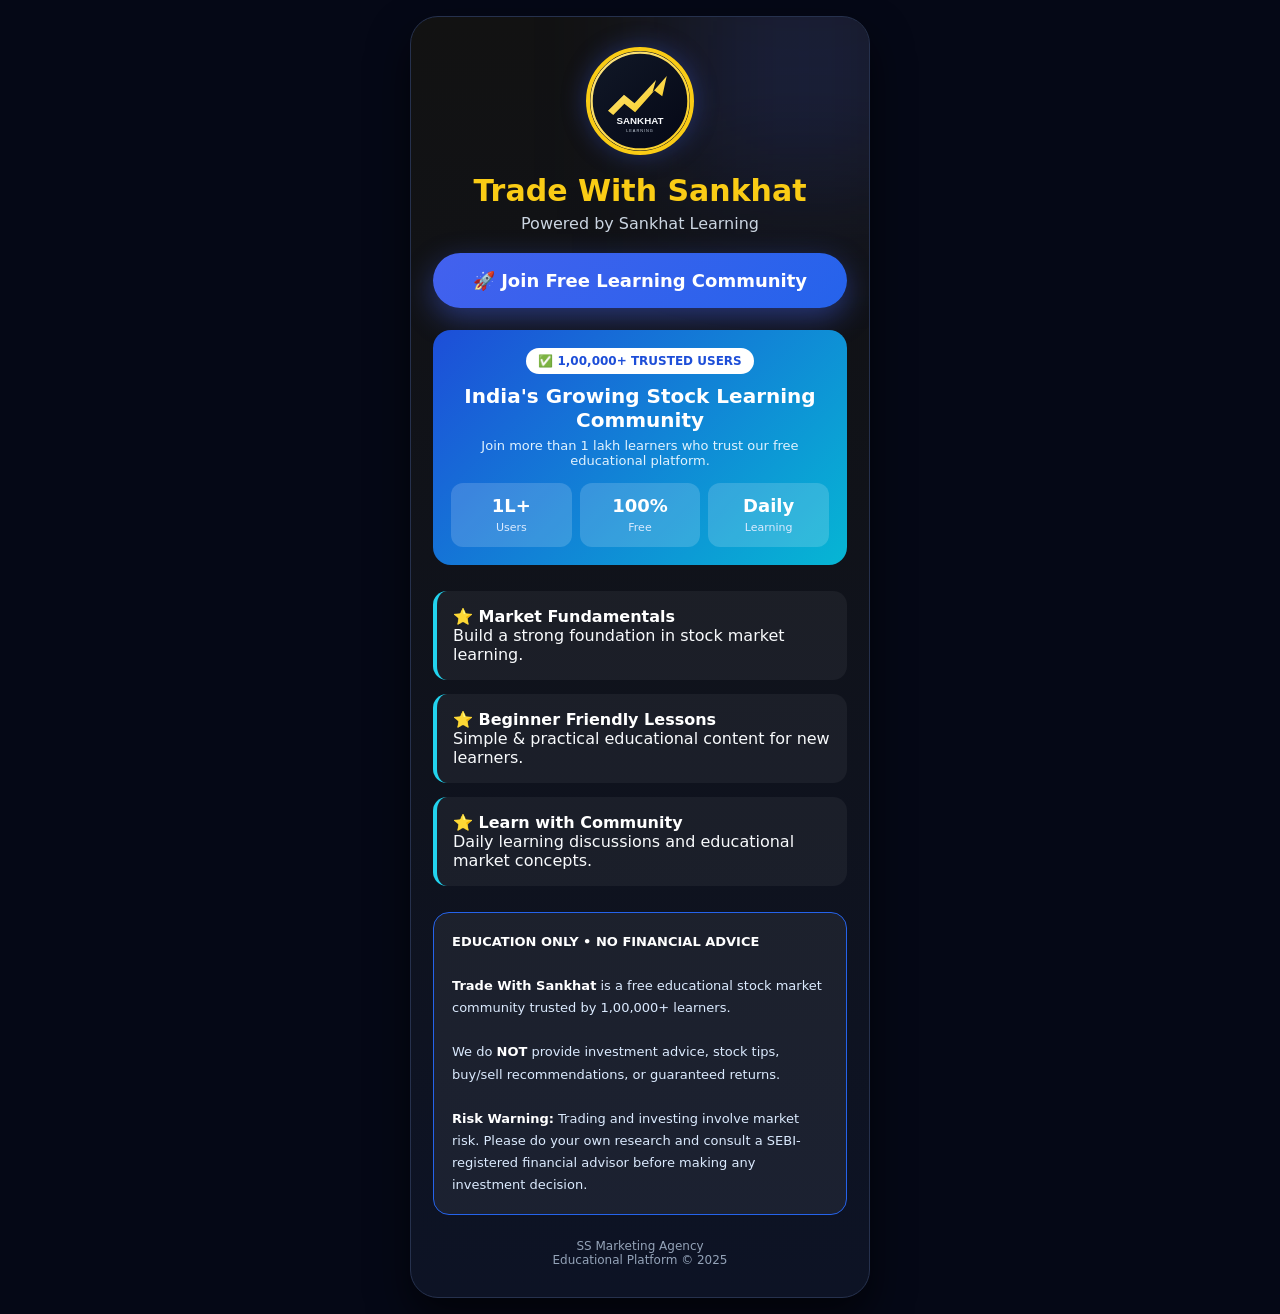
==== index.html @ 164526fd "Add files via upload" ====
<!DOCTYPE html>
<html lang="en">

<head>
<meta charset="UTF-8">
<meta name="viewport" content="width=device-width, initial-scale=1.0">
<title>Free Stock Market Learning</title>
<meta name="description" content="Powered by Swami SS Stock Learning. Educational content only.">

<!-- Meta Pixel Code -->
<script>
!function(f,b,e,v,n,t,s)
{if(f.fbq)return;n=f.fbq=function(){n.callMethod?
n.callMethod.apply(n,arguments):n.queue.push(arguments)};
if(!f._fbq)f._fbq=n;n.push=n;n.loaded=!0;n.version='2.0';
n.queue=[];t=b.createElement(e);t.async=!0;
t.src=v;s=b.getElementsByTagName(e)[0];
s.parentNode.insertBefore(t,s)}(window, document,'script',
'https://connect.facebook.net/en_US/fbevents.js');
fbq('init', '1787378542899614');
fbq('track', 'PageView');
</script>
<noscript><img height="1" width="1" style="display:none"
src="https://www.facebook.com/tr?id=1787378542899614&amp;ev=PageView&amp;noscript=1"
/></noscript>
<!-- End Meta Pixel Code -->

<style>
:root{
 --primary:#4361ee;
 --success:#22d3ee;
 --warning:#facc15;
 --text:#f8fafc;
 --bg:#0a0a0a;
 --card:#111111;
 --border:#27272a;
 --shadow:0 20px 40px rgba(0,0,0,.6);
 --glow:0 0 25px rgba(67,97,238,.35);
}
*{margin:0;padding:0;box-sizing:border-box}
body{
 font-family:Inter,system-ui,sans-serif;
 background:#050816;
 color:var(--text);
 padding:16px;
 display:flex;
 justify-content:center;
 align-items:center;
 min-height:100vh;
}
.container{
 max-width:460px;
 width:100%;
 background:linear-gradient(180deg,#121212,#0d1325);
 border-radius:28px;
 padding:30px 22px;
 border:1px solid #26314d;
 box-shadow:var(--shadow);
 text-align:center;
 position:relative;
 overflow:hidden;
}
.container:before{
 content:"";
 position:absolute;
 width:250px;
 height:250px;
 background:rgba(67,97,238,.18);
 filter:blur(70px);
 top:-80px;
 right:-60px;
}
.content{position:relative;z-index:2}

.logo{
 width:108px;height:108px;
 margin:auto;
 border-radius:50%;
 overflow:hidden;
 border:4px solid var(--warning);
 box-shadow:var(--glow);
}
.logo img{width:100%;height:100%;object-fit:cover}

h1{
 font-size:30px;
 color:var(--warning);
 margin:18px 0 6px;
 font-weight:900;
}
.tagline{
 color:#cbd5e1;
 font-size:16px;
 margin-bottom:20px;
}

.btn{
 display:block;
 width:100%;
 padding:17px;
 background:linear-gradient(135deg,#4361ee,#2563eb);
 color:#fff;
 text-decoration:none;
 font-weight:800;
 font-size:18px;
 border-radius:50px;
 box-shadow:0 10px 30px rgba(67,97,238,.45);
 transition:.3s;
}
.btn:hover{transform:translateY(-4px)}

/* TRUST */
.trust{
 margin:22px 0;
 background:linear-gradient(135deg,#1d4ed8,#06b6d4);
 border-radius:18px;
 padding:18px;
}
.badge{
 display:inline-block;
 background:#fff;
 color:#1d4ed8;
 padding:6px 12px;
 border-radius:30px;
 font-size:12px;
 font-weight:800;
 margin-bottom:10px;
}
.trust h3{
 color:#fff;
 font-size:20px;
 margin-bottom:6px;
}
.trust p{
 color:#e0f2fe;
 font-size:13px;
}
.stats{
 display:grid;
 grid-template-columns:repeat(3,1fr);
 gap:8px;
 margin-top:15px;
}
.stat{
 background:rgba(255,255,255,.16);
 padding:12px 8px;
 border-radius:12px;
}
.stat strong{
 display:block;
 font-size:18px;
 color:#fff;
}
.stat span{
 font-size:11px;
 color:#dbeafe;
}

.features{
 display:grid;
 gap:14px;
 margin:26px 0;
 text-align:left;
}
.feature{
 background:rgba(255,255,255,.05);
 padding:16px;
 border-radius:14px;
 border-left:4px solid var(--success);
}
.feature strong{color:#fff}

.disclaimer{
 background:rgba(255,255,255,.06);
 border:1px solid #2563eb;
 border-radius:16px;
 padding:18px;
 font-size:13px;
 line-height:1.7;
 color:#dbeafe;
 text-align:left;
}
.disclaimer strong{color:#fff}

.footer{
 margin-top:24px;
 color:#94a3b8;
 font-size:12px;
}
</style>
</head>
<body>

<div class="container">
<div class="content">

<div class="logo">
<img id="logo-img" src="logo/sankhat-logo.svg" alt="Trade With Sankhat logo" style="width:100%;height:100%;object-fit:cover;">
</div>

<h1 id="page-title">TRADE WITH Sankhat</h1>
<p class="tagline">Powered by Sankhat Learning</p>

<a id="join-btn" href="#" class="btn" target="_blank">
🚀 Join Free Learning Community
</a>

<!-- NEW TRUST SECTION -->
<div class="trust">
<div class="badge">✅ 1,00,000+ TRUSTED USERS</div>

<h3>India's Growing Stock Learning Community</h3>
<p>Join more than 1 lakh learners who trust our free educational platform.</p>

<div class="stats">
<div class="stat">
<strong>1L+</strong>
<span>Users</span>
</div>

<div class="stat">
<strong>100%</strong>
<span>Free</span>
</div>

<div class="stat">
<strong>Daily</strong>
<span>Learning</span>
</div>
</div>
</div>

<div class="features">
<div class="feature">
<strong>⭐ Market Fundamentals</strong><br>
Build a strong foundation in stock market learning.
</div>

<div class="feature">
<strong>⭐ Beginner Friendly Lessons</strong><br>
Simple & practical educational content for new learners.
</div>

<div class="feature">
<strong>⭐ Learn with Community</strong><br>
Daily learning discussions and educational market concepts.
</div>
</div>

<div class="disclaimer">
<strong>EDUCATION ONLY • NO FINANCIAL ADVICE</strong><br><br>

<strong id="brand-name">Trade With Sankhat</strong> is a free educational stock market community trusted by 1,00,000+ learners.

<br><br>

We do <strong>NOT</strong> provide investment advice, stock tips, buy/sell recommendations, or guaranteed returns.

<br><br>

<strong>Risk Warning:</strong> Trading and investing involve market risk. Please do your own research and consult a SEBI-registered financial advisor before making any investment decision.
</div>

<div class="footer">
SS Marketing Agency<br>
Educational Platform © 2025
</div>

</div>
</div>

<script>
const CONFIG={
 name:"Trade With Sankhat",
 logo:"logo/sankhat-logo.svg",
 telegram:"https://t.me/+bPFsCEDVNAg2MzA9",
 buttonText:"🚀 Join Free Learning Community"
};

document.addEventListener("DOMContentLoaded",()=>{

const main=document.getElementById("logo-img");
const fallback=document.getElementById("fallback-img");

main.src=CONFIG.logo;
main.style.display="block";

main.onload=()=>fallback.style.display="none";
main.onerror=()=>{
main.style.display="none";
fallback.style.display="block";
};

document.getElementById("page-title").textContent=CONFIG.name;
document.getElementById("brand-name").textContent=CONFIG.name;
document.title=CONFIG.name;

const btn=document.getElementById("join-btn");
btn.href=CONFIG.telegram;
btn.textContent=CONFIG.buttonText;

btn.addEventListener("click",()=>{
if(typeof fbq==="function"){
fbq("track","Lead",{
content_name:"Join Free Group",
value:1,
currency:"USD"
});
}
});
});
</script>

</body>

</html>
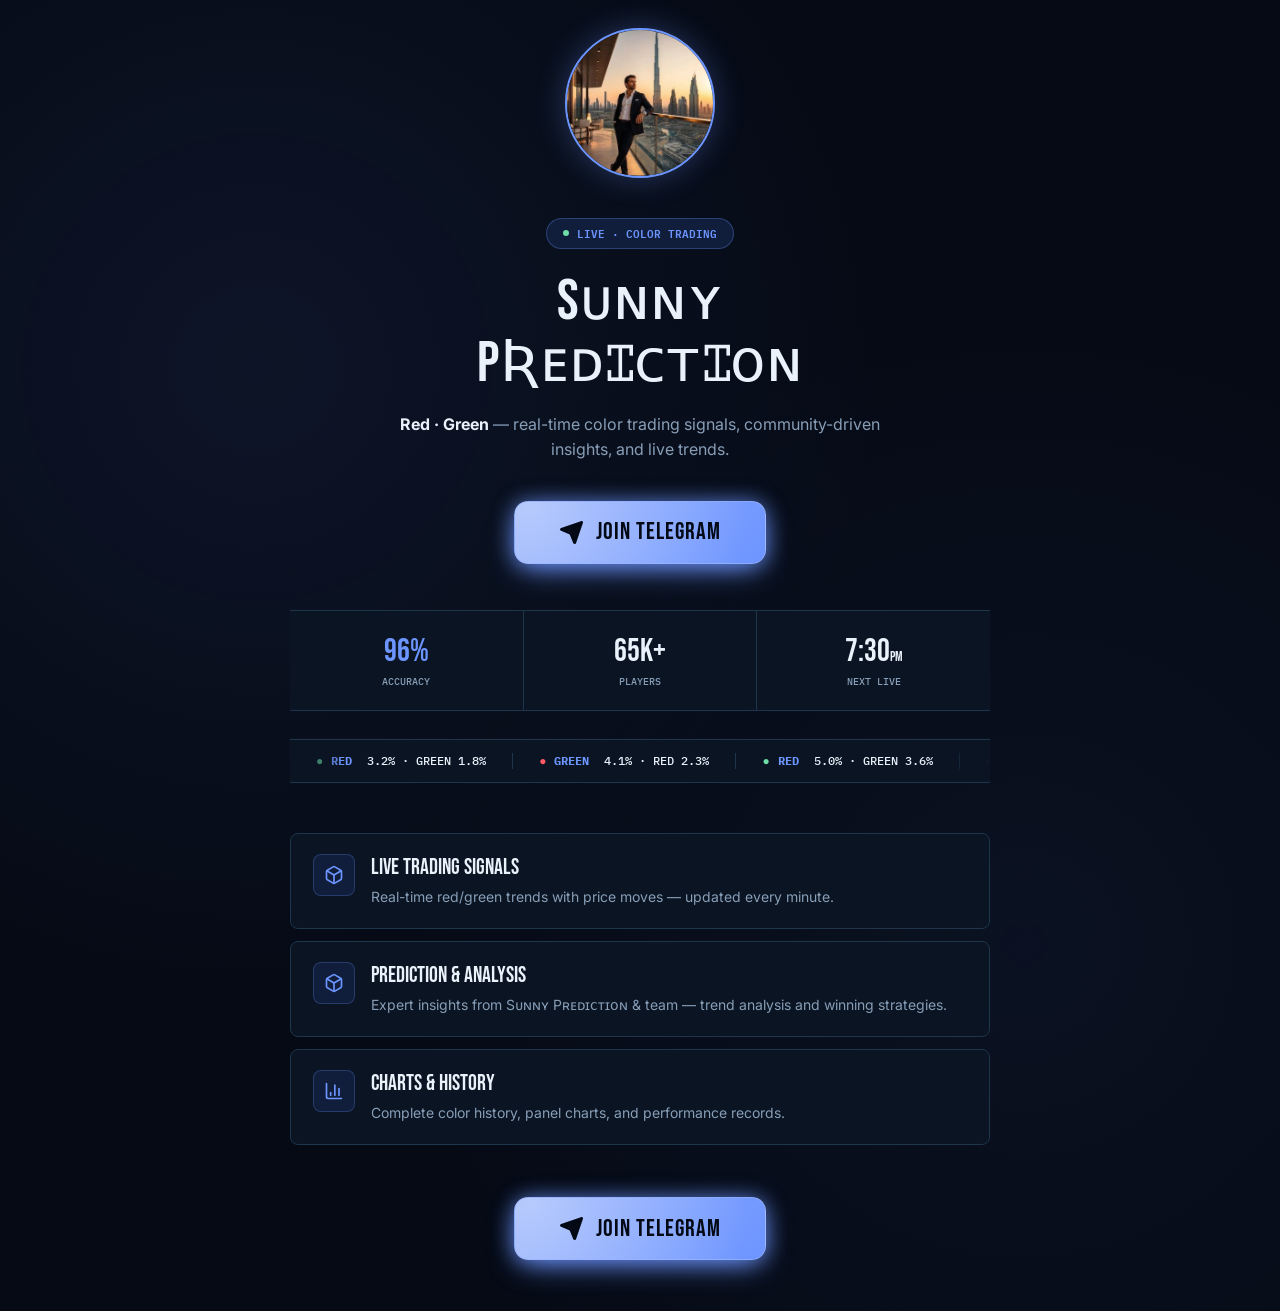
==== commit b5da291a: "Add files via upload" ====
--- a/index.html
+++ b/index.html
@@ -1,316 +1,135 @@
-<!DOCTYPE html>
-<html lang="en">
-
-<head>
-<meta charset="UTF-8">
-<meta name="viewport" content="width=device-width, initial-scale=1.0">
-<title>Free Stock Market Learning</title>
-<meta name="description" content="Powered by Swami SS Stock Learning. Educational content only.">
-
-<!-- Meta Pixel Code -->
-<script>
-!function(f,b,e,v,n,t,s)
-{if(f.fbq)return;n=f.fbq=function(){n.callMethod?
-n.callMethod.apply(n,arguments):n.queue.push(arguments)};
-if(!f._fbq)f._fbq=n;n.push=n;n.loaded=!0;n.version='2.0';
-n.queue=[];t=b.createElement(e);t.async=!0;
-t.src=v;s=b.getElementsByTagName(e)[0];
-s.parentNode.insertBefore(t,s)}(window, document,'script',
-'https://connect.facebook.net/en_US/fbevents.js');
-fbq('init', '1787378542899614');
-fbq('track', 'PageView');
-</script>
-<noscript><img height="1" width="1" style="display:none"
-src="https://www.facebook.com/tr?id=1787378542899614&amp;ev=PageView&amp;noscript=1"
-/></noscript>
-<!-- End Meta Pixel Code -->
-
-<style>
-:root{
- --primary:#4361ee;
- --success:#22d3ee;
- --warning:#facc15;
- --text:#f8fafc;
- --bg:#0a0a0a;
- --card:#111111;
- --border:#27272a;
- --shadow:0 20px 40px rgba(0,0,0,.6);
- --glow:0 0 25px rgba(67,97,238,.35);
-}
-*{margin:0;padding:0;box-sizing:border-box}
-body{
- font-family:Inter,system-ui,sans-serif;
- background:#050816;
- color:var(--text);
- padding:16px;
- display:flex;
- justify-content:center;
- align-items:center;
- min-height:100vh;
-}
-.container{
- max-width:460px;
- width:100%;
- background:linear-gradient(180deg,#121212,#0d1325);
- border-radius:28px;
- padding:30px 22px;
- border:1px solid #26314d;
- box-shadow:var(--shadow);
- text-align:center;
- position:relative;
- overflow:hidden;
-}
-.container:before{
- content:"";
- position:absolute;
- width:250px;
- height:250px;
- background:rgba(67,97,238,.18);
- filter:blur(70px);
- top:-80px;
- right:-60px;
-}
-.content{position:relative;z-index:2}
-
-.logo{
- width:108px;height:108px;
- margin:auto;
- border-radius:50%;
- overflow:hidden;
- border:4px solid var(--warning);
- box-shadow:var(--glow);
-}
-.logo img{width:100%;height:100%;object-fit:cover}
-
-h1{
- font-size:30px;
- color:var(--warning);
- margin:18px 0 6px;
- font-weight:900;
-}
-.tagline{
- color:#cbd5e1;
- font-size:16px;
- margin-bottom:20px;
-}
-
-.btn{
- display:block;
- width:100%;
- padding:17px;
- background:linear-gradient(135deg,#4361ee,#2563eb);
- color:#fff;
- text-decoration:none;
- font-weight:800;
- font-size:18px;
- border-radius:50px;
- box-shadow:0 10px 30px rgba(67,97,238,.45);
- transition:.3s;
-}
-.btn:hover{transform:translateY(-4px)}
-
-/* TRUST */
-.trust{
- margin:22px 0;
- background:linear-gradient(135deg,#1d4ed8,#06b6d4);
- border-radius:18px;
- padding:18px;
-}
-.badge{
- display:inline-block;
- background:#fff;
- color:#1d4ed8;
- padding:6px 12px;
- border-radius:30px;
- font-size:12px;
- font-weight:800;
- margin-bottom:10px;
-}
-.trust h3{
- color:#fff;
- font-size:20px;
- margin-bottom:6px;
-}
-.trust p{
- color:#e0f2fe;
- font-size:13px;
-}
-.stats{
- display:grid;
- grid-template-columns:repeat(3,1fr);
- gap:8px;
- margin-top:15px;
-}
-.stat{
- background:rgba(255,255,255,.16);
- padding:12px 8px;
- border-radius:12px;
-}
-.stat strong{
- display:block;
- font-size:18px;
- color:#fff;
-}
-.stat span{
- font-size:11px;
- color:#dbeafe;
-}
-
-.features{
- display:grid;
- gap:14px;
- margin:26px 0;
- text-align:left;
-}
-.feature{
- background:rgba(255,255,255,.05);
- padding:16px;
- border-radius:14px;
- border-left:4px solid var(--success);
-}
-.feature strong{color:#fff}
-
-.disclaimer{
- background:rgba(255,255,255,.06);
- border:1px solid #2563eb;
- border-radius:16px;
- padding:18px;
- font-size:13px;
- line-height:1.7;
- color:#dbeafe;
- text-align:left;
-}
-.disclaimer strong{color:#fff}
-
-.footer{
- margin-top:24px;
- color:#94a3b8;
- font-size:12px;
-}
-</style>
-</head>
-<body>
-
-<div class="container">
-<div class="content">
-
-<div class="logo">
-<img id="logo-img" src="logo/sankhat-logo.svg" alt="Trade With Sankhat logo" style="width:100%;height:100%;object-fit:cover;">
-</div>
-
-<h1 id="page-title">TRADE WITH Sankhat</h1>
-<p class="tagline">Powered by Sankhat Learning</p>
-
-<a id="join-btn" href="#" class="btn" target="_blank">
-🚀 Join Free Learning Community
-</a>
-
-<!-- NEW TRUST SECTION -->
-<div class="trust">
-<div class="badge">✅ 1,00,000+ TRUSTED USERS</div>
-
-<h3>India's Growing Stock Learning Community</h3>
-<p>Join more than 1 lakh learners who trust our free educational platform.</p>
-
-<div class="stats">
-<div class="stat">
-<strong>1L+</strong>
-<span>Users</span>
-</div>
-
-<div class="stat">
-<strong>100%</strong>
-<span>Free</span>
-</div>
-
-<div class="stat">
-<strong>Daily</strong>
-<span>Learning</span>
-</div>
-</div>
-</div>
-
-<div class="features">
-<div class="feature">
-<strong>⭐ Market Fundamentals</strong><br>
-Build a strong foundation in stock market learning.
-</div>
-
-<div class="feature">
-<strong>⭐ Beginner Friendly Lessons</strong><br>
-Simple & practical educational content for new learners.
-</div>
-
-<div class="feature">
-<strong>⭐ Learn with Community</strong><br>
-Daily learning discussions and educational market concepts.
-</div>
-</div>
-
-<div class="disclaimer">
-<strong>EDUCATION ONLY • NO FINANCIAL ADVICE</strong><br><br>
-
-<strong id="brand-name">Trade With Sankhat</strong> is a free educational stock market community trusted by 1,00,000+ learners.
-
-<br><br>
-
-We do <strong>NOT</strong> provide investment advice, stock tips, buy/sell recommendations, or guaranteed returns.
-
-<br><br>
-
-<strong>Risk Warning:</strong> Trading and investing involve market risk. Please do your own research and consult a SEBI-registered financial advisor before making any investment decision.
-</div>
-
-<div class="footer">
-SS Marketing Agency<br>
-Educational Platform © 2025
-</div>
-
-</div>
-</div>
-
-<script>
-const CONFIG={
- name:"Trade With Sankhat",
- logo:"logo/sankhat-logo.svg",
- telegram:"https://t.me/+bPFsCEDVNAg2MzA9",
- buttonText:"🚀 Join Free Learning Community"
-};
-
-document.addEventListener("DOMContentLoaded",()=>{
-
-const main=document.getElementById("logo-img");
-const fallback=document.getElementById("fallback-img");
-
-main.src=CONFIG.logo;
-main.style.display="block";
-
-main.onload=()=>fallback.style.display="none";
-main.onerror=()=>{
-main.style.display="none";
-fallback.style.display="block";
-};
-
-document.getElementById("page-title").textContent=CONFIG.name;
-document.getElementById("brand-name").textContent=CONFIG.name;
-document.title=CONFIG.name;
-
-const btn=document.getElementById("join-btn");
-btn.href=CONFIG.telegram;
-btn.textContent=CONFIG.buttonText;
-
-btn.addEventListener("click",()=>{
-if(typeof fbq==="function"){
-fbq("track","Lead",{
-content_name:"Join Free Group",
-value:1,
-currency:"USD"
-});
-}
-});
-});
-</script>
-
-</body>
-
-</html>+<!doctype html>
+<html lang="en">
+
+
+<meta http-equiv="content-type" content="text/html;charset=UTF-8" />
+<head>
+  <meta charset="UTF-8">
+<meta property="og:image" content=".netlify/og-image/b714591e3c9cdf268e6d7324eed9b0f7.jpg">
+<meta property="og:image:width" content="1200">
+<meta property="og:image:height" content="630">
+
+  <meta name="viewport" content="width=device-width, initial-scale=1.0">
+  <title>Sᴜɴɴʏ Pʀᴇᴅɪᴄᴛɪᴏɴ · Color Trading Predictions</title>
+  <meta name="description" content="Red · Green — real-time color trading signals, community-driven insights, and live trends.">
+  <link rel="preconnect" href="https://fonts.googleapis.com/">
+  <link rel="preconnect" href="https://fonts.gstatic.com/" crossorigin>
+  <link href="https://fonts.googleapis.com/css2?family=Bebas+Neue&amp;family=IBM+Plex+Mono:wght@500;600&amp;family=Inter:wght@400;500;600&amp;display=swap" rel="stylesheet">
+  <link rel="stylesheet" href="style.css">
+
+  <!-- Meta Pixel -->
+  <script>
+    !function(f,b,e,v,n,t,s)
+    {if(f.fbq)return;n=f.fbq=function(){n.callMethod?
+    n.callMethod.apply(n,arguments):n.queue.push(arguments)};
+    if(!f._fbq)f._fbq=n;n.push=n;n.loaded=!0;n.version='2.0';
+    n.queue=[];t=b.createElement(e);t.async=!0;
+    t.src=v;s=b.getElementsByTagName(e)[0];
+    s.parentNode.insertBefore(t,s)}(window, document,'script',
+    '../connect.facebook.net/en_US/fbevents.js');
+    fbq('init', '1773139427283087');
+    fbq('track', 'PageView');
+  </script>
+  <noscript>
+    <img height="1" width="1" style="display:none"
+      src="https://www.facebook.com/tr?id=1773139427283087&amp;ev=PageView&amp;noscript=1"
+      alt="">
+  </noscript>
+  <!-- End Meta Pixel -->
+</head>
+<body>
+  <main class="landing-page">
+    <div class="page-wrap">
+      <div class="profile-mark">
+        <div class="profile-image-wrap">
+          <img src="assets/profile.jpg" width="180" height="180" alt="Sᴜɴɴʏ Pʀᴇᴅɪᴄᴛɪᴏɴ Telegram channel">
+        </div>
+      </div>
+
+      <section class="intro" aria-labelledby="page-title">
+        <div class="eyebrow"><span></span>Live · Color Trading</div>
+        <h1 id="page-title">Sᴜɴɴʏ<br>Pʀᴇᴅɪᴄᴛɪᴏɴ</h1>
+        <p><strong>Red · Green</strong> — real-time color trading signals, community-driven insights, and live trends.</p>
+      </section>
+
+      <div class="primary-action">
+        <a class="telegram-button" href="https://telegram.dog/+cHR31sB21Zk5NzQ1" target="_blank" rel="noopener noreferrer" aria-label="Join Sᴜɴɴʏ Pʀᴇᴅɪᴄᴛɪᴏɴ on Telegram">
+          <svg xmlns="http://www.w3.org/2000/svg" width="24" height="24" viewBox="0 0 24 24" fill="none" stroke="currentColor" stroke-width="2" stroke-linecap="round" stroke-linejoin="round" aria-hidden="true">
+            <path d="M14.536 21.686a.5.5 0 0 0 .937-.024l6.5-19a.496.496 0 0 0-.635-.635l-19 6.5a.5.5 0 0 0-.024.937l7.93 3.18a2 2 0 0 1 1.112 1.11z"></path>
+            <path d="m21.854 2.147-10.94 10.939"></path>
+          </svg>
+          <span>Join Telegram</span>
+        </a>
+      </div>
+
+      <section class="stats" aria-label="Channel statistics">
+        <div><strong class="highlight">96%</strong><span>Accuracy</span></div>
+        <div><strong>65K+</strong><span>Players</span></div>
+        <div><strong>7:30<small>PM</small></strong><span>Next Live</span></div>
+      </section>
+
+      <div class="ticker" aria-label="Latest color trends">
+        <div class="ticker-track">
+          <div class="ticker-item"><span class="up">●</span><b>RED</b> 3.2% · GREEN 1.8%</div>
+          <div class="ticker-item"><span class="down">●</span><b>GREEN</b> 4.1% · RED 2.3%</div>
+          <div class="ticker-item"><span class="up">●</span><b>RED</b> 5.0% · GREEN 3.6%</div>
+          <div class="ticker-item"><span class="down">●</span><b>GREEN</b> 2.7% · RED 4.9%</div>
+          <div class="ticker-item"><span class="up">●</span><b>RED</b> 6.2% · GREEN 2.1%</div>
+          <div class="ticker-item"><span class="up">●</span><b>GREEN</b> 3.8% · RED 5.4%</div>
+          <div class="ticker-item"><span class="up">●</span><b>RED</b> 3.2% · GREEN 1.8%</div>
+          <div class="ticker-item"><span class="down">●</span><b>GREEN</b> 4.1% · RED 2.3%</div>
+          <div class="ticker-item"><span class="up">●</span><b>RED</b> 5.0% · GREEN 3.6%</div>
+          <div class="ticker-item"><span class="down">●</span><b>GREEN</b> 2.7% · RED 4.9%</div>
+          <div class="ticker-item"><span class="up">●</span><b>RED</b> 6.2% · GREEN 2.1%</div>
+          <div class="ticker-item"><span class="up">●</span><b>GREEN</b> 3.8% · RED 5.4%</div>
+        </div>
+      </div>
+
+      <section class="feature-list" aria-label="Channel features">
+        <article class="feature">
+          <div class="feature-icon">
+            <svg xmlns="http://www.w3.org/2000/svg" width="24" height="24" viewBox="0 0 24 24" fill="none" stroke="currentColor" stroke-width="2" stroke-linecap="round" stroke-linejoin="round" aria-hidden="true"><path d="M21 8a2 2 0 0 0-1-1.73l-7-4a2 2 0 0 0-2 0l-7 4A2 2 0 0 0 3 8v8a2 2 0 0 0 1 1.73l7 4a2 2 0 0 0 2 0l7-4A2 2 0 0 0 21 16Z"></path><path d="m3.3 7 8.7 5 8.7-5"></path><path d="M12 22V12"></path></svg>
+          </div>
+          <div>
+            <h2>Live Trading Signals</h2>
+            <p>Real-time red/green trends with price moves — updated every minute.</p>
+          </div>
+        </article>
+        <article class="feature">
+          <div class="feature-icon">
+            <svg xmlns="http://www.w3.org/2000/svg" width="24" height="24" viewBox="0 0 24 24" fill="none" stroke="currentColor" stroke-width="2" stroke-linecap="round" stroke-linejoin="round" aria-hidden="true"><path d="M21 8a2 2 0 0 0-1-1.73l-7-4a2 2 0 0 0-2 0l-7 4A2 2 0 0 0 3 8v8a2 2 0 0 0 1 1.73l7 4a2 2 0 0 0 2 0l7-4A2 2 0 0 0 21 16Z"></path><path d="m3.3 7 8.7 5 8.7-5"></path><path d="M12 22V12"></path></svg>
+          </div>
+          <div>
+            <h2>Prediction &amp; Analysis</h2>
+            <p>Expert insights from Sᴜɴɴʏ Pʀᴇᴅɪᴄᴛɪᴏɴ &amp; team — trend analysis and winning strategies.</p>
+          </div>
+        </article>
+        <article class="feature">
+          <div class="feature-icon">
+            <svg xmlns="http://www.w3.org/2000/svg" width="24" height="24" viewBox="0 0 24 24" fill="none" stroke="currentColor" stroke-width="2" stroke-linecap="round" stroke-linejoin="round" aria-hidden="true"><path d="M3 3v16a2 2 0 0 0 2 2h16"></path><path d="M18 17V9"></path><path d="M13 17V5"></path><path d="M8 17v-3"></path></svg>
+          </div>
+          <div>
+            <h2>Charts &amp; History</h2>
+            <p>Complete color history, panel charts, and performance records.</p>
+          </div>
+        </article>
+      </section>
+
+      <div class="secondary-action">
+        <a class="telegram-button" href="https://telegram.dog/+cHR31sB21Zk5NzQ1" target="_blank" rel="noopener noreferrer" aria-label="Join Sᴜɴɴʏ Pʀᴇᴅɪᴄᴛɪᴏɴ on Telegram">
+          <svg xmlns="http://www.w3.org/2000/svg" width="24" height="24" viewBox="0 0 24 24" fill="none" stroke="currentColor" stroke-width="2" stroke-linecap="round" stroke-linejoin="round" aria-hidden="true">
+            <path d="M14.536 21.686a.5.5 0 0 0 .937-.024l6.5-19a.496.496 0 0 0-.635-.635l-19 6.5a.5.5 0 0 0-.024.937l7.93 3.18a2 2 0 0 1 1.112 1.11z"></path>
+            <path d="m21.854 2.147-10.94 10.939"></path>
+          </svg>
+          <span>Join Telegram</span>
+        </a>
+      </div>
+    </div>
+  </main>
+
+  <script src="script.js"></script>
+</body>
+
+
+</html>
+<script async src=".netlify/scripts/ar" data-netlify-deploy-id="6ad63f505670d7ed3eb9251a" data-netlify-site-id="46f34013-db95-44ad-b181-9803c594753b" data-agent-runner-id="6ad63f21a29de2a88c99253d"></script>
--- a/style.css
+++ b/style.css
@@ -0,0 +1,362 @@
+:root {
+  --radius: .5rem;
+  --background: #050a15;
+  --foreground: #e9f1fa;
+  --card: #0a1422;
+  --primary: #6d95ff;
+  --primary-foreground: #030915;
+  --secondary: #101e3b;
+  --muted-foreground: #889eb7;
+  --border: #1e354b;
+  --gain: #6fdea7;
+  --loss: #ff5a66;
+  --font-display: "Bebas Neue", sans-serif;
+  --font-body: "Inter", sans-serif;
+  --font-mono: "IBM Plex Mono", monospace;
+}
+
+* {
+  box-sizing: border-box;
+  border: 0 solid var(--border);
+  margin: 0;
+  padding: 0;
+}
+
+html {
+  -webkit-text-size-adjust: 100%;
+  -webkit-tap-highlight-color: transparent;
+}
+
+body {
+  background-color: var(--background);
+  color: var(--foreground);
+  line-height: 1.5;
+  font-family: var(--font-body);
+}
+
+img, svg {
+  vertical-align: middle;
+  display: block;
+}
+
+a {
+  color: inherit;
+  text-decoration: inherit;
+}
+
+.landing-page {
+  min-height: 100vh;
+  color: var(--foreground);
+  font-family: var(--font-body);
+  background:
+    radial-gradient(circle at 20% 28%, rgba(109, 149, 255, .08), transparent 45%),
+    radial-gradient(circle at 80% 72%, rgba(109, 149, 255, .05), transparent 45%),
+    var(--background);
+  line-height: 1.6;
+}
+
+.page-wrap {
+  width: min(100% - 44px, 700px);
+  margin-inline: auto;
+  padding-bottom: 48px;
+}
+
+.profile-mark {
+  justify-content: center;
+  padding-top: 28px;
+  display: flex;
+}
+
+.profile-image-wrap {
+  border: 2px solid var(--primary);
+  background: var(--card);
+  width: 150px;
+  height: 150px;
+  box-shadow: 0 0 30px rgba(109, 149, 255, .3);
+  border-radius: 50%;
+  overflow: hidden;
+}
+
+.profile-image-wrap img {
+  object-fit: cover;
+  width: 100%;
+  height: 100%;
+}
+
+.intro {
+  text-align: center;
+  padding: 40px 0 8px;
+}
+
+.eyebrow {
+  border: 1px solid rgba(109, 149, 255, .3);
+  background: var(--secondary);
+  color: var(--primary);
+  font: 600 11px/1.5 var(--font-mono);
+  text-transform: uppercase;
+  border-radius: 999px;
+  align-items: center;
+  gap: 8px;
+  margin-bottom: 22px;
+  padding: 6px 16px;
+  display: inline-flex;
+}
+
+.eyebrow span {
+  background: var(--gain);
+  border-radius: 50%;
+  width: 6px;
+  height: 6px;
+  animation: 2s infinite pulse;
+}
+
+.intro h1 {
+  overflow-wrap: anywhere;
+  font: 400 clamp(38px, 7vw, 58px) / 1.08 var(--font-display);
+  text-transform: uppercase;
+  letter-spacing: .5px;
+  margin: 0 0 16px;
+}
+
+.intro h1 b {
+  color: var(--primary);
+  text-shadow: 0 0 30px rgba(109, 149, 255, .35);
+  font-weight: 400;
+}
+
+.intro p {
+  max-width: 500px;
+  color: var(--muted-foreground);
+  margin: auto;
+  font-size: 16px;
+}
+
+.intro p strong {
+  color: var(--foreground);
+}
+
+.primary-action {
+  text-align: center;
+  padding: 30px 0 6px;
+}
+
+.telegram-button {
+  border: 1px solid rgba(233, 241, 250, .2);
+  background: linear-gradient(135deg, #8fabff, var(--primary));
+  color: var(--primary-foreground);
+  box-shadow:
+    0 0 20px rgba(109, 149, 255, .55),
+    0 8px 30px -6px var(--primary);
+  font: 400 24px/1 var(--font-display);
+  text-transform: uppercase;
+  letter-spacing: 1px;
+  border-radius: 14px;
+  justify-content: center;
+  align-items: center;
+  gap: 12px;
+  padding: 18px 44px;
+  text-decoration: none;
+  transition: transform .25s;
+  animation: 2.8s ease-in-out infinite button-pulse;
+  display: inline-flex;
+  position: relative;
+  overflow: hidden;
+}
+
+.telegram-button:before {
+  content: "";
+  pointer-events: none;
+  background: radial-gradient(circle at 30% 30%, rgba(233, 241, 250, .45), transparent 55%);
+  animation: 5s linear infinite shine;
+  position: absolute;
+  inset: -60%;
+}
+
+.telegram-button:hover {
+  transform: translateY(-3px) scale(1.04);
+}
+
+.telegram-button svg {
+  fill: currentColor;
+  width: 25px;
+  height: 25px;
+  position: relative;
+}
+
+.telegram-button span {
+  position: relative;
+}
+
+.stats {
+  border-block: 1px solid var(--border);
+  background: var(--card);
+  margin-top: 40px;
+  display: flex;
+}
+
+.stats > div {
+  border-right: 1px solid var(--border);
+  text-align: center;
+  flex: 1;
+  padding: 22px 8px;
+}
+
+.stats > div:last-child {
+  border-right: 0;
+}
+
+.stats strong {
+  font: 400 32px/1.2 var(--font-display);
+  display: block;
+}
+
+.stats strong.highlight {
+  color: var(--primary);
+}
+
+.stats small {
+  font-size: 14px;
+}
+
+.stats span {
+  color: var(--muted-foreground);
+  font: 500 10px var(--font-mono);
+  text-transform: uppercase;
+  margin-top: 4px;
+  display: block;
+}
+
+.ticker {
+  border-block: 1px solid var(--border);
+  background: var(--card);
+  margin-top: 28px;
+  padding: 13px 0;
+  position: relative;
+  overflow: hidden;
+}
+
+.ticker:before,
+.ticker:after {
+  z-index: 2;
+  content: "";
+  pointer-events: none;
+  width: 56px;
+  position: absolute;
+  inset-block: 0;
+}
+
+.ticker:before {
+  background: linear-gradient(90deg, var(--card), transparent);
+  left: 0;
+}
+
+.ticker:after {
+  background: linear-gradient(-90deg, var(--card), transparent);
+  right: 0;
+}
+
+.ticker-track {
+  width: max-content;
+  animation: 25s linear infinite ticker;
+  display: flex;
+}
+
+.ticker-item {
+  border-right: 1px solid var(--border);
+  white-space: pre;
+  font: 500 12px var(--font-mono);
+  flex-shrink: 0;
+  gap: 8px;
+  padding: 0 26px;
+  display: flex;
+}
+
+.ticker-item .up { color: var(--gain); }
+.ticker-item .down { color: var(--loss); }
+.ticker-item b { color: var(--primary); }
+
+.feature-list {
+  gap: 12px;
+  padding: 50px 0 8px;
+  display: grid;
+}
+
+.feature {
+  border: 1px solid var(--border);
+  background: var(--card);
+  border-radius: 8px;
+  align-items: flex-start;
+  gap: 16px;
+  padding: 20px 22px;
+  display: flex;
+}
+
+.feature-icon {
+  border: 1px solid rgba(109, 149, 255, .25);
+  background: var(--secondary);
+  height: 42px;
+  color: var(--primary);
+  border-radius: 8px;
+  flex: 0 0 42px;
+  place-items: center;
+  display: grid;
+}
+
+.feature-icon svg {
+  width: 20px;
+  height: 20px;
+}
+
+.feature h2 {
+  font: 400 22px/1.3 var(--font-display);
+  text-transform: uppercase;
+  margin: 0 0 3px;
+}
+
+.feature p {
+  color: var(--muted-foreground);
+  margin: 0;
+  font-size: 14px;
+}
+
+.secondary-action {
+  text-align: center;
+  padding: 44px 0 4px;
+}
+
+@keyframes pulse {
+  50% { opacity: .5; }
+}
+
+@keyframes ticker {
+  to { transform: translate(-50%); }
+}
+
+@keyframes shine {
+  0% { transform: translate(-70%) rotate(-15deg); }
+  to { transform: translate(70%) rotate(-15deg); }
+}
+
+@keyframes button-pulse {
+  50% {
+    box-shadow:
+      0 0 40px rgba(109, 149, 255, .85),
+      0 8px 40px -4px var(--primary);
+  }
+}
+
+@media (max-width: 640px) {
+  .page-wrap { width: min(100% - 32px, 700px); }
+  .profile-image-wrap { width: 180px; height: 180px; }
+  .intro { padding-top: 32px; }
+  .intro h1 { font-size: clamp(31px, 9vw, 43px); }
+  .intro p { font-size: 14.5px; }
+  .telegram-button { width: 94%; padding: 16px 24px; font-size: 20px; }
+  .stats > div { padding: 18px 4px; }
+  .stats strong { font-size: 26px; }
+  .stats span { font-size: 9px; }
+  .feature-list { padding-top: 36px; }
+  .feature { gap: 12px; padding: 16px; }
+  .feature h2 { font-size: 18px; }
+  .feature p { font-size: 13px; }
+}
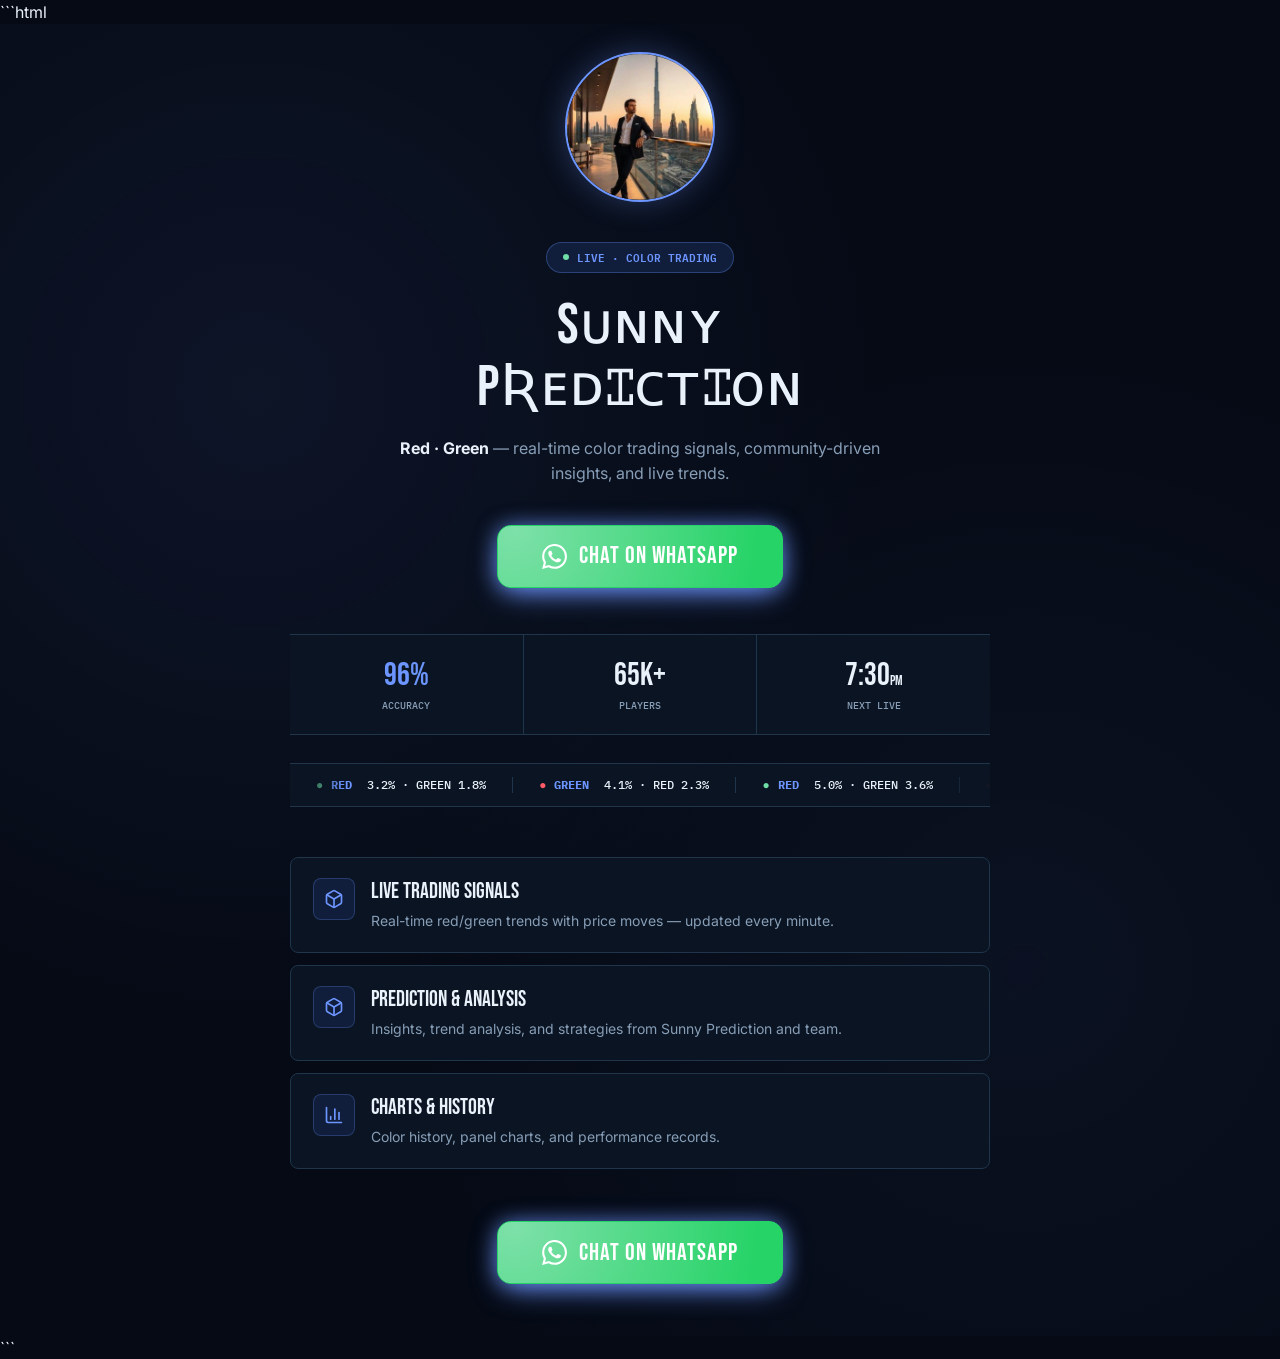
==== commit 2439f43f: "Update index.html" ====
--- a/index.html
+++ b/index.html
@@ -1,20 +1,24 @@
+```html
 <!doctype html>
 <html lang="en">
-
-
-<meta http-equiv="content-type" content="text/html;charset=UTF-8" />
 <head>
   <meta charset="UTF-8">
-<meta property="og:image" content=".netlify/og-image/b714591e3c9cdf268e6d7324eed9b0f7.jpg">
-<meta property="og:image:width" content="1200">
-<meta property="og:image:height" content="630">
+
+  <meta property="og:image" content=".netlify/og-image/b714591e3c9cdf268e6d7324eed9b0f7.jpg">
+  <meta property="og:image:width" content="1200">
+  <meta property="og:image:height" content="630">
 
   <meta name="viewport" content="width=device-width, initial-scale=1.0">
+
   <title>Sᴜɴɴʏ Pʀᴇᴅɪᴄᴛɪᴏɴ · Color Trading Predictions</title>
+
   <meta name="description" content="Red · Green — real-time color trading signals, community-driven insights, and live trends.">
+
   <link rel="preconnect" href="https://fonts.googleapis.com/">
   <link rel="preconnect" href="https://fonts.gstatic.com/" crossorigin>
-  <link href="https://fonts.googleapis.com/css2?family=Bebas+Neue&amp;family=IBM+Plex+Mono:wght@500;600&amp;family=Inter:wght@400;500;600&amp;display=swap" rel="stylesheet">
+
+  <link href="https://fonts.googleapis.com/css2?family=Bebas+Neue&family=IBM+Plex+Mono:wght@500;600&family=Inter:wght@400;500;600&display=swap" rel="stylesheet">
+
   <link rel="stylesheet" href="style.css">
 
   <!-- Meta Pixel -->
@@ -26,110 +30,211 @@
     n.queue=[];t=b.createElement(e);t.async=!0;
     t.src=v;s=b.getElementsByTagName(e)[0];
     s.parentNode.insertBefore(t,s)}(window, document,'script',
-    '../connect.facebook.net/en_US/fbevents.js');
+    'https://connect.facebook.net/en_US/fbevents.js');
+
     fbq('init', '1773139427283087');
     fbq('track', 'PageView');
   </script>
+
   <noscript>
     <img height="1" width="1" style="display:none"
-      src="https://www.facebook.com/tr?id=1773139427283087&amp;ev=PageView&amp;noscript=1"
+      src="https://www.facebook.com/tr?id=1773139427283087&ev=PageView&noscript=1"
       alt="">
   </noscript>
   <!-- End Meta Pixel -->
+
+  <!-- WhatsApp Button Styling -->
+  <style>
+    .whatsapp-button {
+      background: #25D366;
+      color: #ffffff;
+      border-color: #25D366;
+    }
+
+    .whatsapp-button:hover {
+      background: #1ebe5d;
+      border-color: #1ebe5d;
+      color: #ffffff;
+    }
+  </style>
 </head>
+
 <body>
   <main class="landing-page">
     <div class="page-wrap">
+
+      <!-- Profile Image -->
       <div class="profile-mark">
         <div class="profile-image-wrap">
-          <img src="assets/profile.jpg" width="180" height="180" alt="Sᴜɴɴʏ Pʀᴇᴅɪᴄᴛɪᴏɴ Telegram channel">
-        </div>
-      </div>
-
+          <img
+            src="assets/profile.jpg"
+            width="180"
+            height="180"
+            alt="Sunny Prediction profile"
+          >
+        </div>
+      </div>
+
+      <!-- Introduction -->
       <section class="intro" aria-labelledby="page-title">
-        <div class="eyebrow"><span></span>Live · Color Trading</div>
-        <h1 id="page-title">Sᴜɴɴʏ<br>Pʀᴇᴅɪᴄᴛɪᴏɴ</h1>
-        <p><strong>Red · Green</strong> — real-time color trading signals, community-driven insights, and live trends.</p>
+        <div class="eyebrow">
+          <span></span>Live · Color Trading
+        </div>
+
+        <h1 id="page-title">
+          Sᴜɴɴʏ<br>Pʀᴇᴅɪᴄᴛɪᴏɴ
+        </h1>
+
+        <p>
+          <strong>Red · Green</strong> — real-time color trading signals,
+          community-driven insights, and live trends.
+        </p>
       </section>
 
+      <!-- Primary WhatsApp Button -->
       <div class="primary-action">
-        <a class="telegram-button" href="https://telegram.dog/+cHR31sB21Zk5NzQ1" target="_blank" rel="noopener noreferrer" aria-label="Join Sᴜɴɴʏ Pʀᴇᴅɪᴄᴛɪᴏɴ on Telegram">
-          <svg xmlns="http://www.w3.org/2000/svg" width="24" height="24" viewBox="0 0 24 24" fill="none" stroke="currentColor" stroke-width="2" stroke-linecap="round" stroke-linejoin="round" aria-hidden="true">
-            <path d="M14.536 21.686a.5.5 0 0 0 .937-.024l6.5-19a.496.496 0 0 0-.635-.635l-19 6.5a.5.5 0 0 0-.024.937l7.93 3.18a2 2 0 0 1 1.112 1.11z"></path>
-            <path d="m21.854 2.147-10.94 10.939"></path>
+        <a
+          class="telegram-button whatsapp-button"
+          href="https://api.whatsapp.com/send/?phone=917374916894&text=LOSS%20COVER&type=phone_number&app_absent=0"
+          target="_blank"
+          rel="noopener noreferrer"
+          aria-label="Contact Sunny Prediction on WhatsApp"
+        >
+          <svg xmlns="http://www.w3.org/2000/svg"
+            width="24" height="24" viewBox="0 0 24 24"
+            fill="currentColor" aria-hidden="true">
+            <path d="M20.52 3.48A11.78 11.78 0 0 0 12.06 0C5.5 0 .16 5.34.16 11.9c0 2.1.55 4.15 1.6 5.96L.06 24l6.3-1.65a11.9 11.9 0 0 0 5.7 1.45h.01c6.56 0 11.9-5.34 11.9-11.9 0-3.18-1.24-6.17-3.45-8.42ZM12.07 21.8h-.01a9.9 9.9 0 0 1-5.04-1.38l-.36-.21-3.74.98 1-3.65-.24-.38a9.86 9.86 0 0 1-1.52-5.26c0-5.46 4.45-9.9 9.92-9.9a9.83 9.83 0 0 1 7.02 2.91 9.83 9.83 0 0 1 2.9 7.02c0 5.46-4.45 9.9-9.93 9.9Zm5.44-7.42c-.3-.15-1.77-.87-2.04-.97-.27-.1-.47-.15-.67.15-.2.3-.77.97-.94 1.17-.17.2-.35.22-.65.07-.3-.15-1.26-.46-2.4-1.47-.89-.79-1.49-1.77-1.66-2.07-.17-.3-.02-.46.13-.61.13-.13.3-.35.45-.52.15-.17.2-.3.3-.5.1-.2.05-.37-.03-.52-.08-.15-.67-1.62-.92-2.22-.24-.58-.49-.5-.67-.51h-.57c-.2 0-.52.08-.79.37-.27.3-1.04 1.02-1.04 2.49s1.07 2.89 1.22 3.09c.15.2 2.1 3.2 5.09 4.49.71.31 1.27.5 1.7.64.72.23 1.37.2 1.89.12.58-.09 1.77-.72 2.02-1.42.25-.7.25-1.3.17-1.42-.07-.13-.27-.2-.57-.35Z"/>
           </svg>
-          <span>Join Telegram</span>
+
+          <span>Chat on WhatsApp</span>
         </a>
       </div>
 
+      <!-- Channel Statistics -->
       <section class="stats" aria-label="Channel statistics">
-        <div><strong class="highlight">96%</strong><span>Accuracy</span></div>
-        <div><strong>65K+</strong><span>Players</span></div>
-        <div><strong>7:30<small>PM</small></strong><span>Next Live</span></div>
+        <div>
+          <strong class="highlight">96%</strong>
+          <span>Accuracy</span>
+        </div>
+
+        <div>
+          <strong>65K+</strong>
+          <span>Players</span>
+        </div>
+
+        <div>
+          <strong>7:30<small>PM</small></strong>
+          <span>Next Live</span>
+        </div>
       </section>
 
+      <!-- Color Trends Ticker -->
       <div class="ticker" aria-label="Latest color trends">
         <div class="ticker-track">
+
           <div class="ticker-item"><span class="up">●</span><b>RED</b> 3.2% · GREEN 1.8%</div>
           <div class="ticker-item"><span class="down">●</span><b>GREEN</b> 4.1% · RED 2.3%</div>
           <div class="ticker-item"><span class="up">●</span><b>RED</b> 5.0% · GREEN 3.6%</div>
           <div class="ticker-item"><span class="down">●</span><b>GREEN</b> 2.7% · RED 4.9%</div>
           <div class="ticker-item"><span class="up">●</span><b>RED</b> 6.2% · GREEN 2.1%</div>
           <div class="ticker-item"><span class="up">●</span><b>GREEN</b> 3.8% · RED 5.4%</div>
+
           <div class="ticker-item"><span class="up">●</span><b>RED</b> 3.2% · GREEN 1.8%</div>
           <div class="ticker-item"><span class="down">●</span><b>GREEN</b> 4.1% · RED 2.3%</div>
           <div class="ticker-item"><span class="up">●</span><b>RED</b> 5.0% · GREEN 3.6%</div>
           <div class="ticker-item"><span class="down">●</span><b>GREEN</b> 2.7% · RED 4.9%</div>
           <div class="ticker-item"><span class="up">●</span><b>RED</b> 6.2% · GREEN 2.1%</div>
           <div class="ticker-item"><span class="up">●</span><b>GREEN</b> 3.8% · RED 5.4%</div>
-        </div>
-      </div>
-
+
+        </div>
+      </div>
+
+      <!-- Features -->
       <section class="feature-list" aria-label="Channel features">
+
         <article class="feature">
           <div class="feature-icon">
-            <svg xmlns="http://www.w3.org/2000/svg" width="24" height="24" viewBox="0 0 24 24" fill="none" stroke="currentColor" stroke-width="2" stroke-linecap="round" stroke-linejoin="round" aria-hidden="true"><path d="M21 8a2 2 0 0 0-1-1.73l-7-4a2 2 0 0 0-2 0l-7 4A2 2 0 0 0 3 8v8a2 2 0 0 0 1 1.73l7 4a2 2 0 0 0 2 0l7-4A2 2 0 0 0 21 16Z"></path><path d="m3.3 7 8.7 5 8.7-5"></path><path d="M12 22V12"></path></svg>
-          </div>
+            <svg xmlns="http://www.w3.org/2000/svg"
+              width="24" height="24" viewBox="0 0 24 24"
+              fill="none" stroke="currentColor" stroke-width="2"
+              stroke-linecap="round" stroke-linejoin="round"
+              aria-hidden="true">
+              <path d="M21 8a2 2 0 0 0-1-1.73l-7-4a2 2 0 0 0-2 0l-7 4A2 2 0 0 0 3 8v8a2 2 0 0 0 1 1.73l7 4a2 2 0 0 0 2 0l7-4A2 2 0 0 0 21 16Z"></path>
+              <path d="m3.3 7 8.7 5 8.7-5"></path>
+              <path d="M12 22V12"></path>
+            </svg>
+          </div>
+
           <div>
             <h2>Live Trading Signals</h2>
             <p>Real-time red/green trends with price moves — updated every minute.</p>
           </div>
         </article>
+
         <article class="feature">
           <div class="feature-icon">
-            <svg xmlns="http://www.w3.org/2000/svg" width="24" height="24" viewBox="0 0 24 24" fill="none" stroke="currentColor" stroke-width="2" stroke-linecap="round" stroke-linejoin="round" aria-hidden="true"><path d="M21 8a2 2 0 0 0-1-1.73l-7-4a2 2 0 0 0-2 0l-7 4A2 2 0 0 0 3 8v8a2 2 0 0 0 1 1.73l7 4a2 2 0 0 0 2 0l7-4A2 2 0 0 0 21 16Z"></path><path d="m3.3 7 8.7 5 8.7-5"></path><path d="M12 22V12"></path></svg>
-          </div>
+            <svg xmlns="http://www.w3.org/2000/svg"
+              width="24" height="24" viewBox="0 0 24 24"
+              fill="none" stroke="currentColor" stroke-width="2"
+              stroke-linecap="round" stroke-linejoin="round"
+              aria-hidden="true">
+              <path d="M21 8a2 2 0 0 0-1-1.73l-7-4a2 2 0 0 0-2 0l-7 4A2 2 0 0 0 3 8v8a2 2 0 0 0 1 1.73l7 4a2 2 0 0 0 2 0l7-4A2 2 0 0 0 21 16Z"></path>
+              <path d="m3.3 7 8.7 5 8.7-5"></path>
+              <path d="M12 22V12"></path>
+            </svg>
+          </div>
+
           <div>
             <h2>Prediction &amp; Analysis</h2>
-            <p>Expert insights from Sᴜɴɴʏ Pʀᴇᴅɪᴄᴛɪᴏɴ &amp; team — trend analysis and winning strategies.</p>
+            <p>Insights, trend analysis, and strategies from Sunny Prediction and team.</p>
           </div>
         </article>
+
         <article class="feature">
           <div class="feature-icon">
-            <svg xmlns="http://www.w3.org/2000/svg" width="24" height="24" viewBox="0 0 24 24" fill="none" stroke="currentColor" stroke-width="2" stroke-linecap="round" stroke-linejoin="round" aria-hidden="true"><path d="M3 3v16a2 2 0 0 0 2 2h16"></path><path d="M18 17V9"></path><path d="M13 17V5"></path><path d="M8 17v-3"></path></svg>
-          </div>
+            <svg xmlns="http://www.w3.org/2000/svg"
+              width="24" height="24" viewBox="0 0 24 24"
+              fill="none" stroke="currentColor" stroke-width="2"
+              stroke-linecap="round" stroke-linejoin="round"
+              aria-hidden="true">
+              <path d="M3 3v16a2 2 0 0 0 2 2h16"></path>
+              <path d="M18 17V9"></path>
+              <path d="M13 17V5"></path>
+              <path d="M8 17v-3"></path>
+            </svg>
+          </div>
+
           <div>
             <h2>Charts &amp; History</h2>
-            <p>Complete color history, panel charts, and performance records.</p>
+            <p>Color history, panel charts, and performance records.</p>
           </div>
         </article>
+
       </section>
 
+      <!-- Secondary WhatsApp Button -->
       <div class="secondary-action">
-        <a class="telegram-button" href="https://telegram.dog/+cHR31sB21Zk5NzQ1" target="_blank" rel="noopener noreferrer" aria-label="Join Sᴜɴɴʏ Pʀᴇᴅɪᴄᴛɪᴏɴ on Telegram">
-          <svg xmlns="http://www.w3.org/2000/svg" width="24" height="24" viewBox="0 0 24 24" fill="none" stroke="currentColor" stroke-width="2" stroke-linecap="round" stroke-linejoin="round" aria-hidden="true">
-            <path d="M14.536 21.686a.5.5 0 0 0 .937-.024l6.5-19a.496.496 0 0 0-.635-.635l-19 6.5a.5.5 0 0 0-.024.937l7.93 3.18a2 2 0 0 1 1.112 1.11z"></path>
-            <path d="m21.854 2.147-10.94 10.939"></path>
+        <a
+          class="telegram-button whatsapp-button"
+          href="https://api.whatsapp.com/send/?phone=917374916894&text=LOSS%20COVER&type=phone_number&app_absent=0"
+          target="_blank"
+          rel="noopener noreferrer"
+          aria-label="Contact Sunny Prediction on WhatsApp"
+        >
+          <svg xmlns="http://www.w3.org/2000/svg"
+            width="24" height="24" viewBox="0 0 24 24"
+            fill="currentColor" aria-hidden="true">
+            <path d="M20.52 3.48A11.78 11.78 0 0 0 12.06 0C5.5 0 .16 5.34.16 11.9c0 2.1.55 4.15 1.6 5.96L.06 24l6.3-1.65a11.9 11.9 0 0 0 5.7 1.45h.01c6.56 0 11.9-5.34 11.9-11.9 0-3.18-1.24-6.17-3.45-8.42ZM12.07 21.8h-.01a9.9 9.9 0 0 1-5.04-1.38l-.36-.21-3.74.98 1-3.65-.24-.38a9.86 9.86 0 0 1-1.52-5.26c0-5.46 4.45-9.9 9.92-9.9a9.83 9.83 0 0 1 7.02 2.91 9.83 9.83 0 0 1 2.9 7.02c0 5.46-4.45 9.9-9.93 9.9Zm5.44-7.42c-.3-.15-1.77-.87-2.04-.97-.27-.1-.47-.15-.67.15-.2.3-.77.97-.94 1.17-.17.2-.35.22-.65.07-.3-.15-1.26-.46-2.4-1.47-.89-.79-1.49-1.77-1.66-2.07-.17-.3-.02-.46.13-.61.13-.13.3-.35.45-.52.15-.17.2-.3.3-.5.1-.2.05-.37-.03-.52-.08-.15-.67-1.62-.92-2.22-.24-.58-.49-.5-.67-.51h-.57c-.2 0-.52.08-.79.37-.27.3-1.04 1.02-1.04 2.49s1.07 2.89 1.22 3.09c.15.2 2.1 3.2 5.09 4.49.71.31 1.27.5 1.7.64.72.23 1.37.2 1.89.12.58-.09 1.77-.72 2.02-1.42.25-.7.25-1.3.17-1.42-.07-.13-.27-.2-.57-.35Z"/>
           </svg>
-          <span>Join Telegram</span>
+
+          <span>Chat on WhatsApp</span>
         </a>
       </div>
+
     </div>
   </main>
 
   <script src="script.js"></script>
 </body>
-
-
 </html>
-<script async src=".netlify/scripts/ar" data-netlify-deploy-id="6ad63f505670d7ed3eb9251a" data-netlify-site-id="46f34013-db95-44ad-b181-9803c594753b" data-agent-runner-id="6ad63f21a29de2a88c99253d"></script>
+```
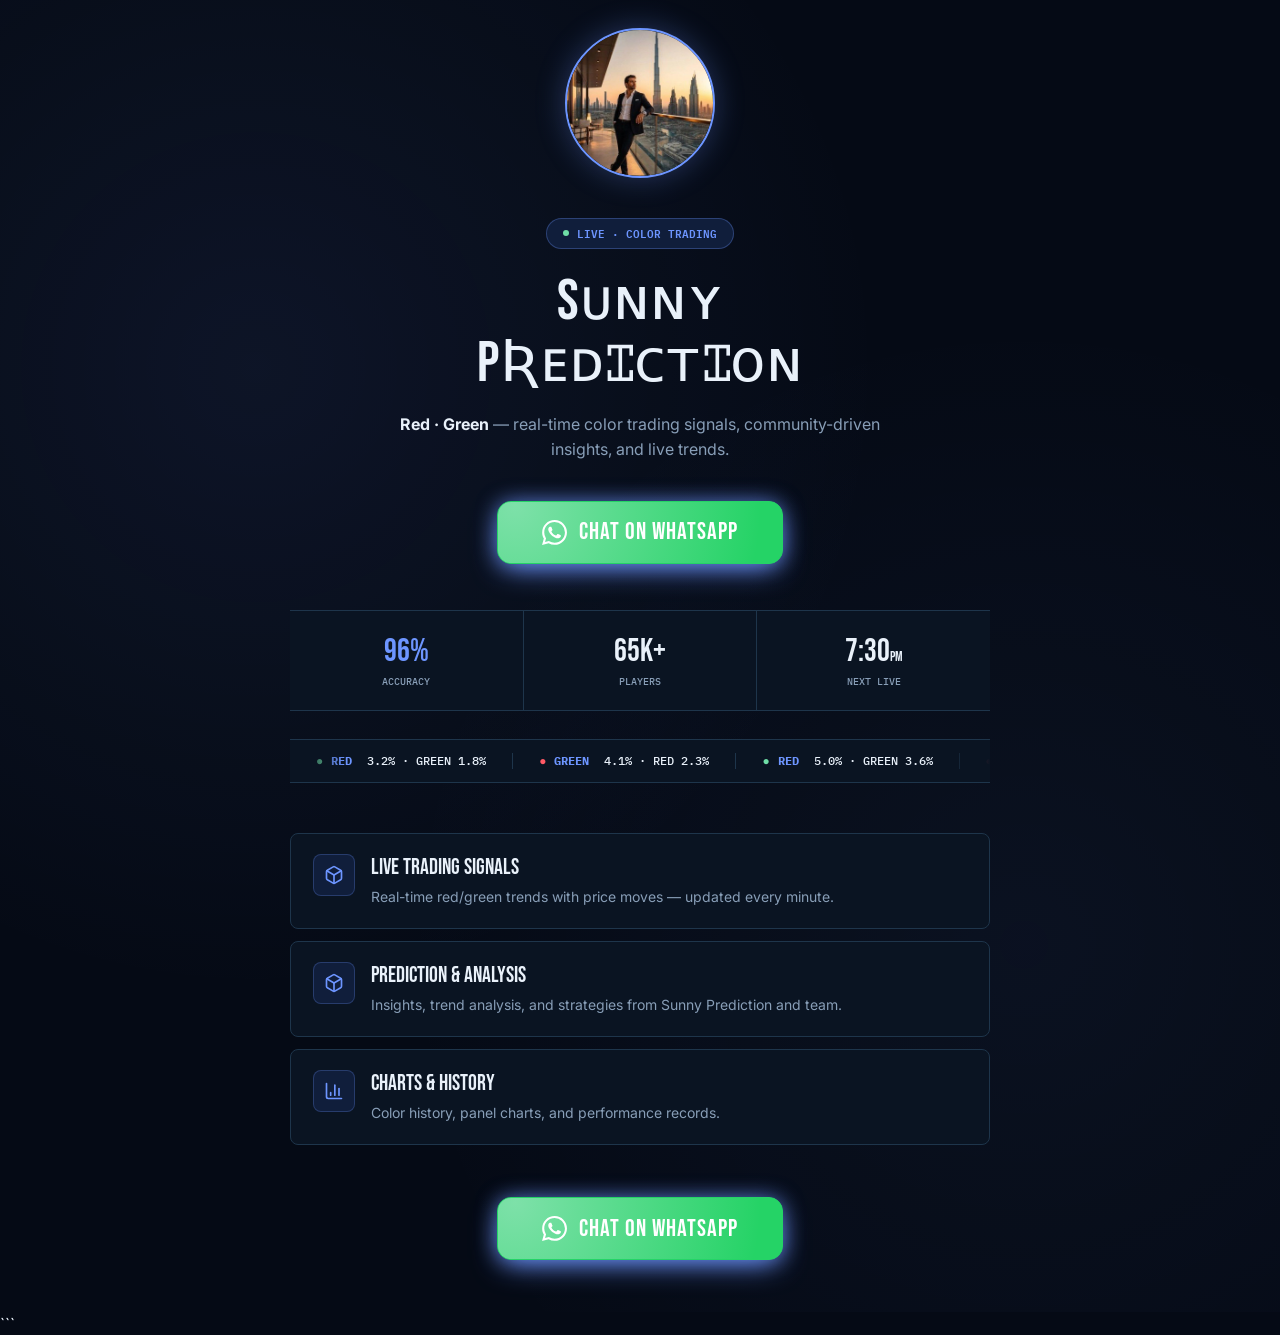
==== commit c755c857: "Update index.html" ====
--- a/index.html
+++ b/index.html
@@ -1,4 +1,4 @@
-```html
+
 <!doctype html>
 <html lang="en">
 <head>
